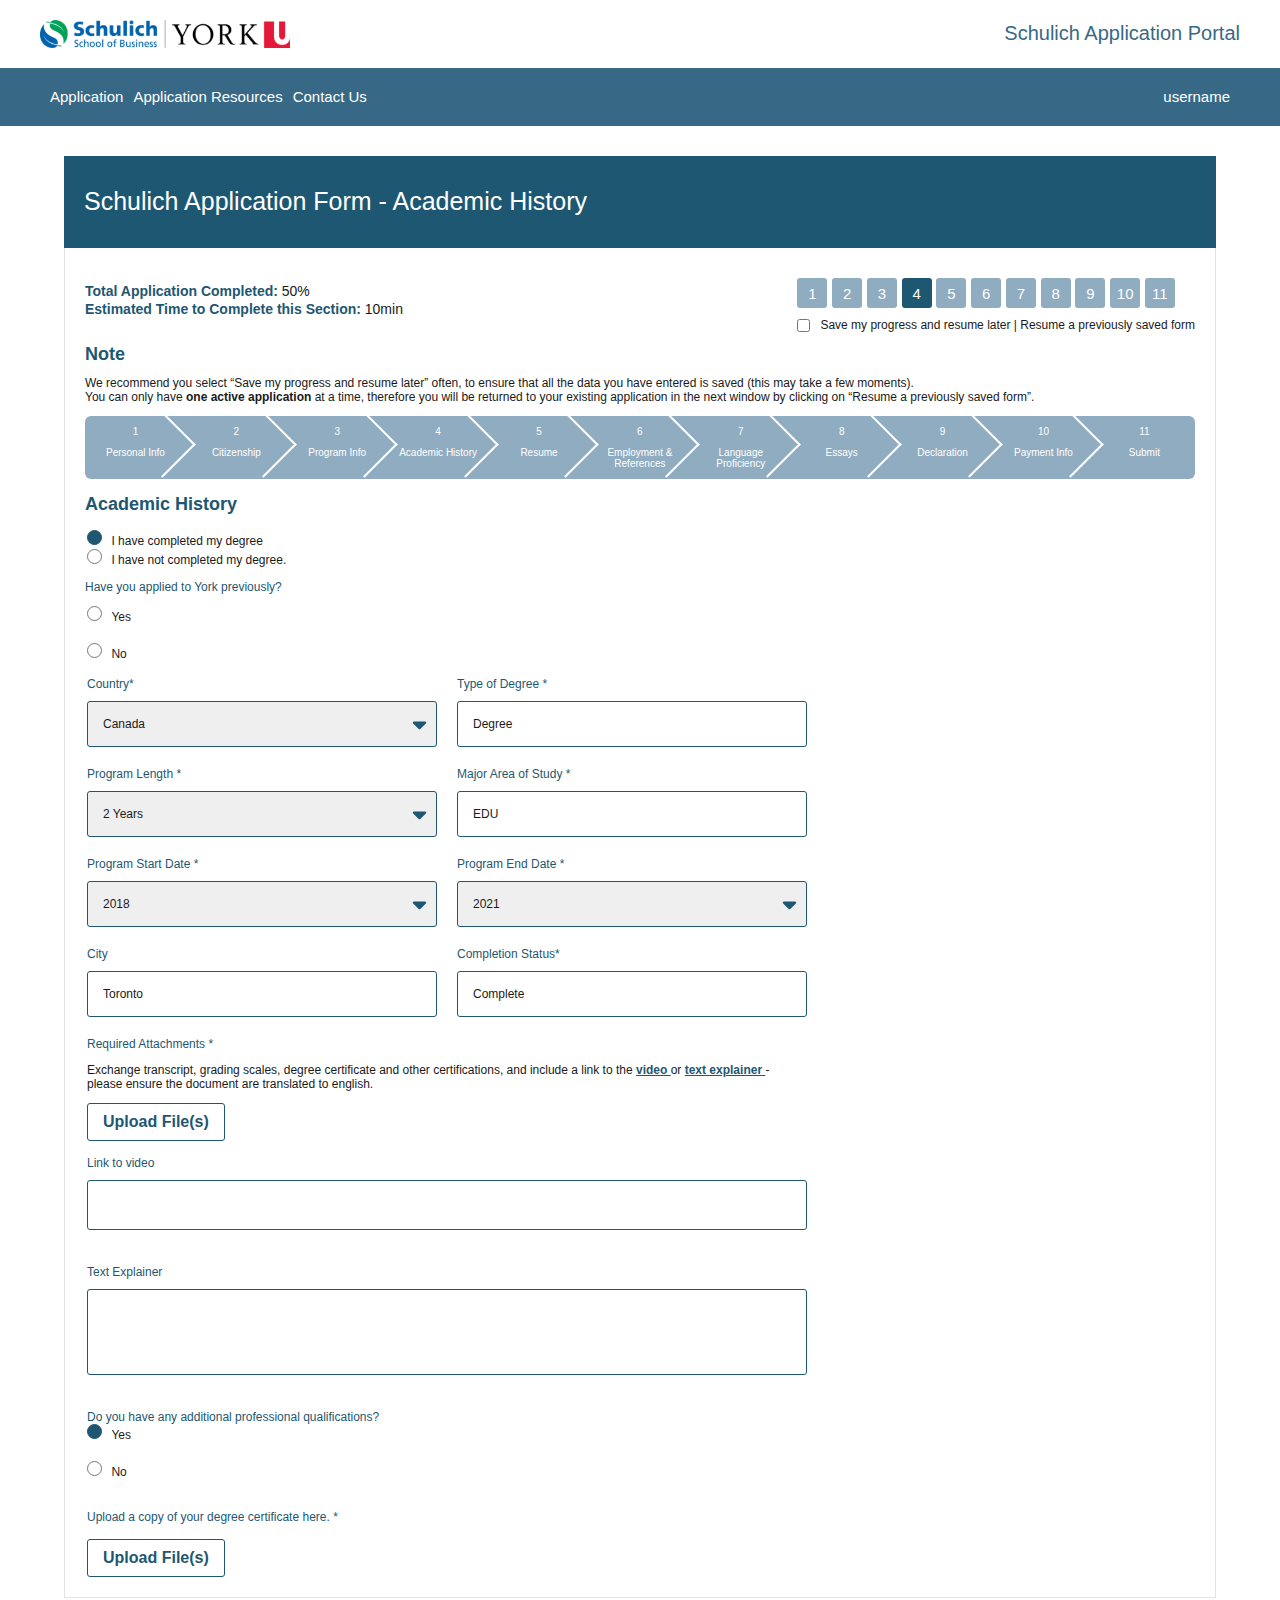
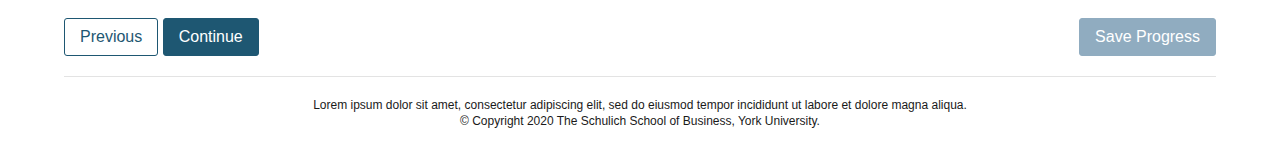
==== index.html @ a9fd0bde "Add files via upload" ====
<!DOCTYPE html>
<html lang="en">

<head>
    <meta charset="UTF-8">
    <meta name="viewport" content="width=device-width, initial-scale=1.0">
    <title>York U</title>
    <!-- css -->
    <link rel="stylesheet" href="styles.css">
    <link rel="stylesheet" href="formStyle.css">
    <!-- fontAwesome -->
    <link rel="stylesheet" href="https://use.fontawesome.com/releases/v5.15.1/css/all.css"
        integrity="sha384-vp86vTRFVJgpjF9jiIGPEEqYqlDwgyBgEF109VFjmqGmIY/Y4HV4d3Gp2irVfcrp" crossorigin="anonymous">

</head>

<body>
    <!-- header -->
    <header>
        <div class="container flex-row-spaceBetween">
            <div class="logo">
                <img src="/assets/SchulichYork_Digital_Horiz_FINAL.png" alt="Schulich York">
            </div>
            <div class="pageTitle">Schulich Application Portal</div>
        </div>
        <!-- nav -->
        <nav >
            <div class="container flex-row-spaceBetween">
                <ul>
                    <li><a href="#"><i class="fas fa-home"></i></a></li>
                    <li><a href="#">Application</a></li>
                    <li><a href="#">Application Resources</a></li>
                    <li><a href="#">Contact Us</a></li>
                </ul>
                <a href="#">username <i class="fas fa-sort-down"></i></a>
            </div>
        </nav>
    </header>
    <!-- form Content -->
    <section class="wrapper">
        <!-- form title / current page name -->
        <div class="formHeader">
            <h1>Schulich Application Form - Academic History</h1>
        </div>
        <div class="formContainer">
            <!-- form info -->
            <div class="formInfo">
                <div class="flex-row-spaceBetween">
                    <div class="status">
                        <p>Total Application Completed: <span>50%</span></p>
                        <p>Estimated Time to Complete this Section: <span>10min</span></p>
                    </div>
                    <div class="formMainNav">
                        <nav class="mainNav">
                            <ul class="flex-row-spaceBetween">
                                <li><a href="#">1</a></li>
                                <li><a href="#">2</a></li>
                                <li><a href="#">3</a></li>
                                <li class="active" ><a href="#">4</a></li>
                                <li><a href="#">5</a></li>
                                <li><a href="#">6</a></li>
                                <li><a href="#">7</a></li>
                                <li><a href="#">8</a></li>
                                <li><a href="#">9</a></li>
                                <li><a href="#">10</a></li>
                                <li><a href="#">11</a></li>
                            </ul>
                        </nav>
                        <div class="savProgContainer">
                            <input type="checkbox" name="saveProgress" id="saveProgress">
                            <label for="saveProgress" class="text">Save my progress and resume later | Resume a previously saved form</label>
                        </div>
                    </div>
                </div>
                <div class="note text">
                    <h2>Note</h2>
                    <p>We recommend you select “Save my progress and resume later” often, to ensure that all the data you
                        have entered is saved
                        (this may take a few moments).<br>
                        You can only have <a href="#">one active application</a> at a time, therefore you will be returned
                        to your existing application in the
                        next window by clicking on “Resume a previously saved form”.</p>
                </div>
                <div class="formSubNav">
                    <ul class="subNav">
                        <li class="subNavItem">
                            <p>1</p>
                            <p>Personal Info</p>
                        </li>
                        <li class="subNavItem">
                            <p>2</p>
                            <p>Citizenship</p>
                        </li>
                        <li class="subNavItem">
                            <p>3</p>
                            <p>Program Info</p>
                        </li>
                        <li class="subNavItem">
                            <p>4</p>
                            <p>Academic History</p>
                        </li>
                        <li class="subNavItem">
                            <p>5</p>
                            <p>Resume</p>
                        </li>
                        <li class="subNavItem">
                            <p>6</p>
                            <p>Employment & References</p>
                        </li>
                        
                        <li class="subNavItem">
                            <p>7</p>
                            <p>Language Proficiency</p>
                        </li>
                        <li class="subNavItem">
                            <p>8</p>
                            <p>Essays</p>
                        </li>
                        <li class="subNavItem">
                            <p>9</p>
                            <p>Declaration</p>
                        </li>
                        <li class="subNavItem">
                            <p>10</p>
                            <p>Payment Info</p>
                        </li>
                        <li class="subNavItem subNavItemLastOf">
                            <p>11</p>
                            <p>Submit</p>
                        </li>
                    </ul>
                </div>
            </div>
            <main>
                <!-- form goes here -->
                <form action="submit">
                    <h2>Academic History</h2>
                    <!-- radioList -->
                    <fieldset class="radioFieldset">
                        <input type="radio" checked name="academicHistory" id="yesDegree">
                        <label for="yesDegree" class="text radioBTN">I have completed my degree</label><br>
                        <input type="radio" name="academicHistory" id="noDegree">
                        <label for="noDegree" class="text radioBTN">I have not completed my degree.</label>
                        <div id="noDegreeTrue" class="conditional">
                            <p class="text">If no, When do you expect to compete your program (YYYY,MM)?</p>
                            <input type="text" name="date" id="completDGdate" placeholder="2021 04">
                        </div>
                    </fieldset>
                    <p class="text fieldTitle">Have you applied to York previously?</p>
                    <!-- radioList -->
                    <fieldset class="radioFieldset">
                        <input type="radio" checked name="yorkStudent" id="yes">
                        <label for="yes" class="text radioBTN">Yes</label><br>
                        <div class="conditional" id="yesTrue" >
                            <p class="text">York Student ID# *</p>
                            <input type="text" name="studentNumb" id="studentNumb" placeholder="">
                        </div><br>
                        <input type="radio" name="yorkStudent" id="no">
                        <label for="no" class="text radioBTN">No</label>
                    </fieldset>
                    <!-- text fields -->
                    <fieldset class="col2 textSpace">
                        <div class="fieldRow">
                            <label class="text fieldTitle" for="">Country*</label>
                            <select required>
                                <option value="canada">Canada</option>
                            </select>
                            <div class="arrowDown">
                                <img src="/assets/down.svg" alt="">
                            </div>
                        </div>
                        <div class="fieldRow">
                            <label class="text fieldTitle" for="">Type of Degree *</label>
                            <input required type="text" placeholder="Degree">
                        </div>
                    </fieldset>
                    <!-- text fields -->
                    <fieldset class="col2">
                        <div class="fieldRow">
                            <label class="text fieldTitle" for="">Program Length *</label>
                            <select required>
                                <option value="2y">2 Years</option>
                            </select>
                            <div class="arrowDown">
                                <img src="/assets/down.svg" alt="">
                            </div>
                        </div>
                        <div class="fieldRow">
                            <label class="text fieldTitle" for="">Major Area of Study *</label>
                            <input required type="text" placeholder="EDU">
                        </div>
                    </fieldset>
                    <!-- text fields -->
                    <fieldset class="col2">
                        <div class="fieldRow">
                            <label class="text fieldTitle" for="">Program Start Date *</label>
                            <select required>
                                <option value="2018">2018</option>
                            </select>
                            <div class="arrowDown">
                                <img src="/assets/down.svg" alt="">
                            </div>
                        </div>
                        <div class="fieldRow">
                            <label class="text fieldTitle" for="">Program End Date *</label>
                            <select required>
                                <option value="2021">2021</option>
                            </select>
                            <div class="arrowDown">
                                <img src="/assets/down.svg" alt="">
                            </div>
                        </div>
                    </fieldset>
                    <!-- text fields -->
                    <fieldset class="col2">
                        <div class="fieldRow">
                            <label class="text fieldTitle" for="">City</label>
                            <input type="text" placeholder="Toronto">
                        </div>
                        <div class="fieldRow">
                            <label class="text fieldTitle" for="">Completion Status*</label>
                            <input required type="text" placeholder="Complete">
                        </div>
                    </fieldset>
                
                    <!-- upload section -->
                    <fieldset class="col2">
                        <p class="text fieldText">Required Attachments *</p>
                        <p class="text">
                            Exchange transcript, grading scales, degree certificate and other certifications,
                            and include a link to the <a class="fieldTextLink" href="">
                                video
                                <span class="info-popUp">
                                    <span class="popUp-arrow"></span>
                                    <span class="popUp">
                
                                        Ut enim ad minim veniam, quis nostrud
                                        exercitation ullamco laboris nisi ut ex ea commodo consequat
                
                                    </span>
                                </span>
                            </a> or <a class="fieldTextLink" href="">text explainer
                                <span class="info-popUp">
                                    <span class="popUp-arrow"></span>
                                    <span class="popUp">
                
                                        Ut enim ad minim veniam, quis nostrud
                                        exercitation ullamco laboris nisi ut ex ea commodo consequat
                
                                    </span>
                                </span>
                            </a> - please ensure the document are translated to english.</p>
                        <button class="btn btnStyle1 upload"><i class="fas fa-file"></i> Upload File(s)</button>
                    </fieldset>
                    <fieldset>
                        <p class="text fieldText textSpace">Link to video</p>
                        <textarea name="" id="videoLink" rows="1"></textarea>
                        <p class="text fieldText textSpace">Text Explainer</p>
                        <textarea name="" id="textExplaner" rows="3"></textarea>
                    </fieldset>
                    <!-- radioList -->
                    <fieldset class="radioFieldset">
                        <p class="text fieldText textSpace">
                            Do you have any additional professional qualifications?
                        </p>
                        <input type="radio" checked name="yorkStudent" id="yesq">
                        <label for="yesq" class="text radioBTN">Yes</label><br>
                        <div class="conditional"id="yesTrueq" >
                            <input type="text" name="qualifications" id="qualifications" placeholder="Please list additional professional qualifications…">
                        </div><br>
                        <input type="radio" name="yorkStudent" id="noq">
                        <label for="noq" class="text radioBTN">No</label>
                    </fieldset>
                    <!-- upload section -->
                    <fieldset class="col2">
                        <div class="textSpace">
                            <p class="text fieldText textSpace">Upload a copy of your degree certificate here. *</p>
                            <button class="btn btnStyle1 textSpace upload"><i class="fas fa-file"></i> Upload File(s)</button>
                        </div>
                    </fieldset>
                
                </form>
            </main>
        </div>
        <!-- footer -->
        <footer>
            <div class="footerNav flex-row-spaceBetween">
                <div class="prevNext">
                    <button class="btn btnStyle1"><i class="fas fa-angle-left"></i> Previous</button>
                    <button class="btn btnStyle2">Continue <i class="fas fa-angle-right"></i></button>
                </div>
                <div class="saveBtn">
                    <button class="btn btnStyle3">Save Progress</button>
                </div>
            </div>
           
            <div class="copyRight">
                <p class="text">Lorem ipsum dolor sit amet, consectetur adipiscing elit, sed do eiusmod tempor incididunt ut labore et dolore magna
                aliqua.</p>
                <p class="text">© Copyright 2020 The Schulich School of Business, York University.</p>
            </div>

        </footer>
    </section>
    <script>

        const condition1no = document.getElementById('noDegree');
         const condition1yes = document.getElementById('yesDegree');
         condition1yes.addEventListener('click', function () {
                if (this.checked === true) {
                    console.log('hi')
                    const condition1 = document.getElementById('noDegreeTrue')
                    condition1.style.display = "none"
                }
            })

        condition1no.addEventListener('click', function(){
             if (this.checked === true) {
                console.log('hi')
                const condition1 = document.getElementById('noDegreeTrue')
                condition1.style.display =" block"
            }
        })

         const condition2no = document.getElementById('no');
         const condition2yes = document.getElementById('yes');

            condition2yes.addEventListener('click', function () {
                if (this.checked === true) {
                    console.log('hi')
                    const condition2 = document.getElementById('yesTrue')
                    condition2.style.display = "block"
                }
            })

            condition2no.addEventListener('click', function () {
                if (this.checked === true) {
                    console.log('hi')
                    const condition2 = document.getElementById('yesTrue')
                    condition2.style.display = "none"
                }
            })

             const condition3no = document.getElementById('noq');
                const condition3yes = document.getElementById('yesq');

                condition3yes.addEventListener('click', function () {
                    if (this.checked === true) {
                        console.log('hi')
                        const condition3 = document.getElementById('yesTrueq')
                        condition3.style.display = "block"
                    }
                })

                condition3no.addEventListener('click', function () {
                    if (this.checked === true) {
                        console.log('hi')
                        const condition3 = document.getElementById('yesTrueq')
                        condition3.style.display = "none"
                    }
                })
       
    </script>
</body>

</html>
---- styles.css ----
article,aside,details,figcaption,figure,footer,header,hgroup,nav,section,summary{display:block;}audio,canvas,video{display:inline-block;}audio:not([controls]){display:none;height:0;}[hidden]{display:none;}html{font-family:sans-serif;-webkit-text-size-adjust:100%;-ms-text-size-adjust:100%;}a:focus{outline:thin dotted;}a:active,a:hover{outline:0;}h1{font-size:2em;}abbr[title]{border-bottom:1px dotted;}b,strong{font-weight:700;}dfn{font-style:italic;}mark{background:#ff0;color:#000;}code,kbd,pre,samp{font-family:monospace, serif;font-size:1em;}pre{white-space:pre-wrap;word-wrap:break-word;}q{quotes:\201C \201D \2018 \2019;}small{font-size:80%;}sub,sup{font-size:75%;line-height:0;position:relative;vertical-align:baseline;}sup{top:-.5em;}sub{bottom:-.25em;}img{border:0;}svg:not(:root){overflow:hidden;}fieldset{border:1px solid silver;margin:0 2px;padding:.35em .625em .75em;}button,input,select,textarea{font-family:inherit;font-size:100%;margin:0;}button,input{line-height:normal;}button,html input[type=button],/* 1 */input[type=reset],input[type=submit]{-webkit-appearance:button;cursor:pointer;}button[disabled],input[disabled]{cursor:default;}input[type=checkbox],input[type=radio]{box-sizing:border-box;padding:0;}input[type=search]{-webkit-appearance:textfield;-moz-box-sizing:content-box;-webkit-box-sizing:content-box;box-sizing:content-box;}input[type=search]::-webkit-search-cancel-button,input[type=search]::-webkit-search-decoration{-webkit-appearance:none;}textarea{overflow:auto;vertical-align:top;}table{border-collapse:collapse;border-spacing:0;}body,figure{margin:0;}legend,button::-moz-focus-inner,input::-moz-focus-inner{border:0;padding:0;}

* { -moz-box-sizing: border-box; -webkit-box-sizing: border-box; box-sizing: border-box; font-family: 'Lucida Grande','Lucida Sans', 'Lucida Sans Regular', 'Lucida Sans Unicode', Geneva, Verdana, sans-serif;}

a{
    text-decoration: none;
}
li{
    list-style: none;
}
img{
    display: block;
    width: 100%;
}
ul{
    margin: 0px;
    padding: 0px;
    display: flex;
    flex-direction: row;
}

body{
    min-width: 1100px;
}


.flex-row-spaceBetween{
    display: flex;
    flex-direction: row;
    justify-content: space-between;
    align-items: center;
    flex-wrap: wrap;
}

/* wrappers */
.container{
    width: 95%; 
    margin: 0 auto;
    max-width: 1200px;
}

.wrapper{
    width: 90%; 
    margin: 0 auto;
    max-width: 1200px;
}
/* colors */
:root{
    --darkBlue: #1E5772;
    --midBlue: #376986;
    --lightBlue: #90ACC0;
    --textColDark: #1A1A1A;
    --textColLight: #ffffff;
    --headerTextCol: #1E5772;
    --borderCol: #E3E3E3;
}

.btn{
    padding: 9px 15px;
    border-radius: 3px;
    display: inline-block; 
    transition: all 0.3s ease;
}

.btn:hover{
    opacity: 0.5;
}
.btnStyle1{
    background: none;
    border: 1px solid var(--darkBlue);
    color: var(--darkBlue);
}

.btnStyle2{
    background: var(--darkBlue);
    border: 1px solid var(--darkBlue);
    color: var(--textColLight);
}

.btnStyle3{
    background: var(--lightBlue);
    border: 1px solid var(--lightBlue);
    color: var(--textColLight);
}


/* header */
header{
    display: flex;
    flex-direction: column;
}
header nav{
    background: var(--midBlue);
}

nav a{
    color: var(--textColLight);
    font-weight: 100;
    margin-right: 10px;
    font-size: 15px;
}

.container{
    padding:20px 0px;
}

.logo{
    width: 250px;
}

.pageTitle{
    color: var(--midBlue);
    font-size: 20px;
    font-weight: 200;
}

.savProgContainer input{
    margin: 0px;
}
/* form area */
.formContainer{
    border: 1px solid var(--borderCol);
    border-top: none;
    padding: 20px;
    margin-bottom: 20px;
}
.formHeader{
    margin-top: 30px;
    background-color: var( --darkBlue);
    padding: 15px 20px;
}

h1{
    color: var(--textColLight);
    font-size: 25px;
    font-weight: 500;
}


/* form info */
h2{
    color: var(--darkBlue);
    font-size: 18px;
    font-weight: 700;
}
.text, ::placeholder, input, option, select{
    color: var(--textColDark);
    font-weight: 100;
    font-size: 12px;
    line-height: 14px;
}

.text a{
     color: var(--textColDark);
    font-weight: 700;
}

.status p{
    color: var(--darkBlue);
    font-weight: 700;
    font-size: 14px;
    line-height: 18px;
    margin: 0px;
}
.status p span{
    color: var(--textColDark);
    font-weight: 100;
    font-size: 14px;
}
/* main nav */
.mainNav ul li{
    background-color: var(--lightBlue);
    padding: 5px;
    border-radius: 3px;
    display: flex;
    flex-direction: column;
    justify-content: center;
    align-items: center;
    width: 30px;
    height: 30px;
}
.mainNav ul li a{
    margin-right: 0px;
}
.mainNav ul{
    padding:10px 20px 10px 0px;
}

.savProgContainer{
    display: flex;
    flex-direction: row;
    align-items: center;
}

.savProgContainer label{
    margin-left: 10px;
}

/* sub nav */
.subNav{
    display: flex;
    border-radius: 6px;
    overflow: hidden;
}
.subNavItem{
    padding: 0px 10px;
    background-color: var(--lightBlue);
    color: var(--textColLight);
    font-size: 10px;
    width: 9.09%;
    text-align: center;
    position: relative;
}

.subNavItemLastOf::after{
    display: none;
}


.subNavItem::after{
    content: '';
    width: 45px;
    height: 45px;
    border: 2px solid #fff;
    border-bottom: none;
    border-left: none;
    position: absolute;
    top: 5px;
    bottom: 0px;
    right: 0px;
    z-index: 99;
    transform: rotate(45deg);
}


/* footer */
.footerNav{
    padding-bottom: 20px;
    border-bottom:1px solid  var(--borderCol);
    margin-bottom: 20px;
}
.copyRight{
    text-align: center;
    margin-bottom: 20px;
}

.copyRight .text{
    margin: 0px;
    line-height: 16px;
}

.mainNav ul li.active{
    background: var(--darkBlue);
}

.mainNav ul li:hover{
    background: var(--darkBlue);
}
---- formStyle.css ----
:root{
    --darkBlue: #1E5772;
    --midBlue: #376986;
    --lightBlue: #90ACC0;
    --textColDark: #1A1A1A;
    --textColLight: #ffffff;
    --headerTextCol: #1E5772;
    --borderCol: #E3E3E3;
}

/* input */
input, select, textarea{
    border: 1px solid var(--darkBlue);
    border-radius: 3px;
    padding:15px;
    margin-bottom: 20px;
    resize: none;

}
textarea{
    width: 100%;
    margin: 10px 0px 20px 0px
}

fieldset{
    border: 0px;
    padding: 0px;
    max-width: 720px;
}

.fieldText{
    color: var(--darkBlue);
    margin: 0px;;
}

.textSpace{
    margin-top: 15px;
}

fieldset .text a{
    color: var(--darkBlue);
    text-decoration: underline;
    position: relative;
}

.conditional{
    display: none;
    margin-left: 20px;
} 


/* radio */
input[type="radio"]{
    width: 15px;
    height: 15px;
    border: 1px solid var(--darkBlue);
    margin-right: 5px;
    margin-bottom: 0px;
}

input[type="radio" i]:checked{
    width: 15px;
    height: 15px;
    border: 1px solid var(--darkBlue);
    background-color: var(--darkBlue);
    appearance: none;
    border-radius: 100%;
}

.fieldTitle{
    color: var(--darkBlue);
}


/* 2col */
.col2{
    display: flex;
    flex-direction: row;
    flex-wrap: wrap;
}

.fieldRow{
    display: flex;
    flex-direction: column;
    position: relative;
}

.fieldRow:first-child{
    margin-right: 20px;
}

input[type="text"], select{
    margin-top: 10px;
    width: 100%;
    min-width: 350px;
    max-width: 350px;
}

select{
    appearance: none;
    position: relative;
}

.arrowDown{
    position: absolute;
    bottom: 35px;
    right:10px;
    width: 15px;
}

/* upload */
.upload{
    font-weight: 700;
    font-size: 16px;
}
/* pop up */
.info-popUp{
    display: none;
    position: absolute;
}

a:hover > .info-popUp{
    display: flex;
    top: 100%;
    right: 0;
}

.popUp{
    position: absolute;
    background: var(--darkBlue);
    width: 300px;
    padding: 10px;
    color: var(--textColLight);
    font-weight: 100;
    top: 100%;
    right: 0px;
    z-index: 9999;
    margin-top: 10px
}
.popUp-arrow{
    content: '';
    width: 20px;
    height: 20px;
    z-index: 9;
    transform: rotate(45deg);
    top: 100%;
    right: 5px;
    margin-top: 5px;
    position: absolute;
    background: var(--darkBlue);
}
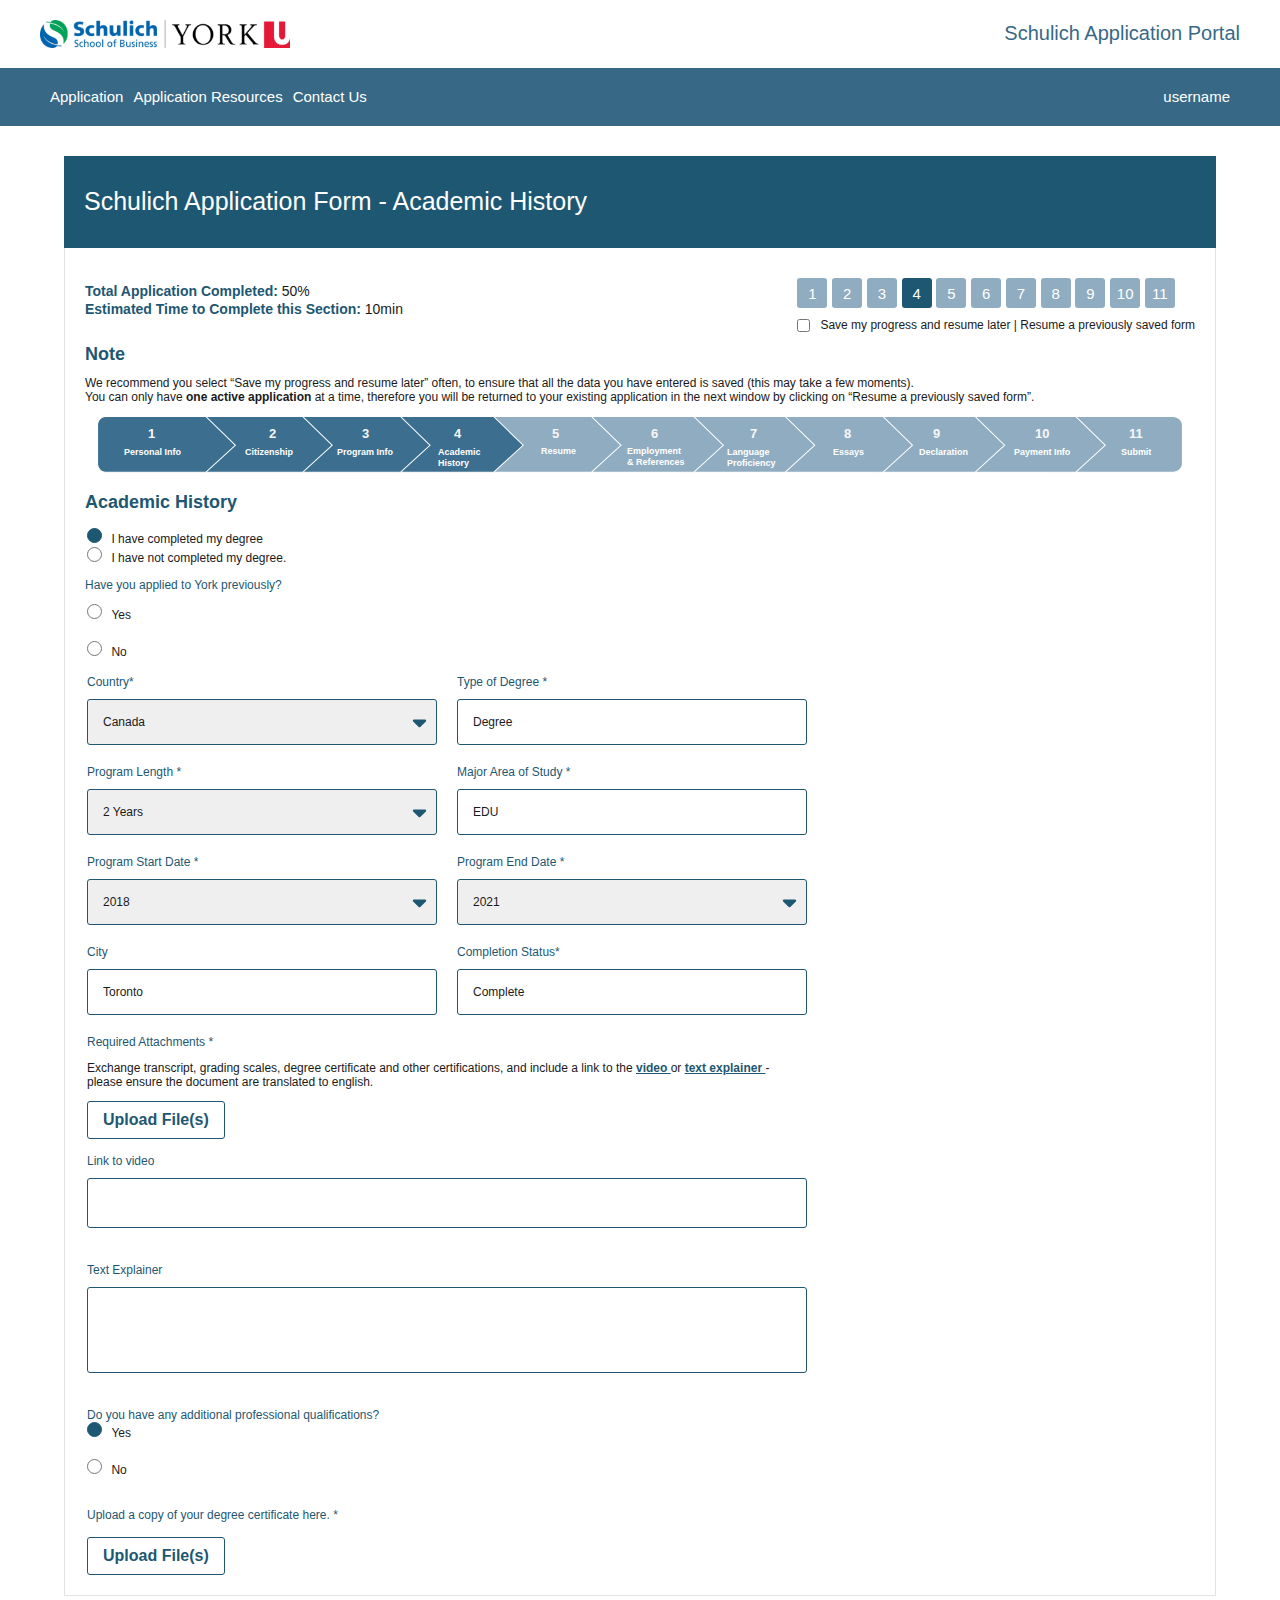
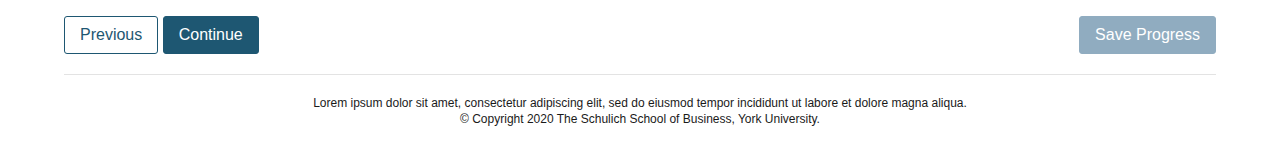
==== commit 54c34d8b: "Update index.html" ====
--- a/index.html
+++ b/index.html
@@ -19,7 +19,7 @@
     <header>
         <div class="container flex-row-spaceBetween">
             <div class="logo">
-                <img src="/assets/SchulichYork_Digital_Horiz_FINAL.png" alt="Schulich York">
+                <img src="assets/SchulichYork_Digital_Horiz_FINAL.png" alt="Schulich York">
             </div>
             <div class="pageTitle">Schulich Application Portal</div>
         </div>
@@ -81,7 +81,7 @@
                         to your existing application in the
                         next window by clicking on “Resume a previously saved form”.</p>
                 </div>
-                <div class="formSubNav">
+                <!-- <div class="formSubNav">
                     <ul class="subNav">
                         <li class="subNavItem">
                             <p>1</p>
@@ -129,6 +129,195 @@
                             <p>Submit</p>
                         </li>
                     </ul>
+                </div> -->
+                <div class="navBar">
+                    <svg xmlns="http://www.w3.org/2000/svg" width="1086" height="56.791" viewBox="0 0 1086 56.791">
+                        <g id="Group_109" data-name="Group 109" transform="translate(-97 -556)">
+                            <g id="Path_49" data-name="Path 49" transform="translate(1183 612.791) rotate(180)" fill="#90acc0">
+                                <path
+                                    d="M 130.3686981201172 56.29050064086914 L 9.889253616333008 56.29050064086914 C 4.712003231048584 56.29050064086914 0.5000033378601074 52.40575408935547 0.5000033378601074 47.63075256347656 L 0.5000033378601074 9.159751892089844 C 0.5000033378601074 4.38475227355957 4.712003231048584 0.5000022053718567 9.889253616333008 0.5000022053718567 L 130.36083984375 0.5000022053718567 L 165.7593688964844 29.19977188110352 L 130.3686981201172 56.29050064086914 Z"
+                                    stroke="none" />
+                                <path
+                                    d="M 9.889266967773438 0.9999923706054688 C 4.987701416015625 0.9999923706054688 1 4.660446166992188 1 9.159751892089844 L 1 47.63075256347656 C 1 52.13005828857422 4.987701416015625 55.79051208496094 9.889266967773438 55.79051208496094 L 130.1992797851562 55.79051208496094 L 164.9515228271484 29.18849563598633 L 130.1836242675781 0.9999923706054688 L 9.889266967773438 0.9999923706054688 M 9.889266967773438 -7.62939453125e-06 L 130.5380859375 -7.62939453125e-06 L 166.5672149658203 29.21105575561523 L 130.5380859375 56.79051208496094 L 9.889266967773438 56.79051208496094 C 4.427566528320312 56.79051208496094 0 52.68953323364258 0 47.63075256347656 L 0 9.159751892089844 C 0 4.100971221923828 4.427566528320312 -7.62939453125e-06 9.889266967773438 -7.62939453125e-06 Z"
+                                    stroke="none" fill="#fff" />
+                            </g>
+                            <g id="Path_61" data-name="Path 61" transform="translate(967.048 556)" fill="#90acc0">
+                                <path
+                                    d="M 108.7588958740234 56.29050827026367 L 8.254049301147461 56.29050827026367 C 3.978448867797852 56.29050827026367 0.4999943375587463 52.40576171875 0.4999943375587463 47.63074493408203 L 0.4999943375587463 9.159761428833008 C 0.4999943375587463 4.384743213653564 3.978448867797852 0.4999976754188538 8.254049301147461 0.4999976754188538 L 108.7505798339844 0.4999976754188538 L 138.2967681884766 29.20061111450195 L 108.7588958740234 56.29050827026367 Z"
+                                    stroke="none" />
+                                <path
+                                    d="M 8.254043579101562 0.9999961853027344 C 4.254150390625 0.9999961853027344 1 4.660453796386719 1 9.159759521484375 L 1 47.63074493408203 C 1 52.13005065917969 4.254150390625 55.79050827026367 8.254043579101562 55.79050827026367 L 108.564323425293 55.79050827026367 L 137.5684204101562 29.19015312194824 L 108.547721862793 0.9999961853027344 L 8.254043579101562 0.9999961853027344 M 8.254043579101562 -3.814697265625e-06 L 108.9534454345703 -3.814697265625e-06 L 139.0251159667969 29.21105194091797 L 108.9534454345703 56.79050827026367 L 8.254043579101562 56.79050827026367 C 3.695465087890625 56.79050827026367 0 52.68954467773438 0 47.63074493408203 L 0 9.159759521484375 C 0 4.100959777832031 3.695465087890625 -3.814697265625e-06 8.254043579101562 -3.814697265625e-06 Z"
+                                    stroke="none" fill="#fff" />
+                            </g>
+                            <g id="Path_60" data-name="Path 60" transform="translate(866.377 556)" fill="#90acc0">
+                                <path
+                                    d="M 108.7588958740234 56.29050827026367 L 8.254049301147461 56.29050827026367 C 3.978448867797852 56.29050827026367 0.4999943375587463 52.40576171875 0.4999943375587463 47.63074493408203 L 0.4999943375587463 9.159761428833008 C 0.4999943375587463 4.384743213653564 3.978448867797852 0.4999976754188538 8.254049301147461 0.4999976754188538 L 108.7505798339844 0.4999976754188538 L 138.2967681884766 29.20061111450195 L 108.7588958740234 56.29050827026367 Z"
+                                    stroke="none" />
+                                <path
+                                    d="M 8.254043579101562 0.9999961853027344 C 4.254150390625 0.9999961853027344 1 4.660453796386719 1 9.159759521484375 L 1 47.63074493408203 C 1 52.13005065917969 4.254150390625 55.79050827026367 8.254043579101562 55.79050827026367 L 108.564323425293 55.79050827026367 L 137.5684204101562 29.19015312194824 L 108.547721862793 0.9999961853027344 L 8.254043579101562 0.9999961853027344 M 8.254043579101562 -3.814697265625e-06 L 108.9534454345703 -3.814697265625e-06 L 139.0251159667969 29.21105194091797 L 108.9534454345703 56.79050827026367 L 8.254043579101562 56.79050827026367 C 3.695465087890625 56.79050827026367 0 52.68954467773438 0 47.63074493408203 L 0 9.159759521484375 C 0 4.100959777832031 3.695465087890625 -3.814697265625e-06 8.254043579101562 -3.814697265625e-06 Z"
+                                    stroke="none" fill="#fff" />
+                            </g>
+                            <g id="Path_50" data-name="Path 50" transform="translate(774.254 556)" fill="#90acc0">
+                                <path
+                                    d="M 108.7588958740234 56.29050827026367 L 8.254049301147461 56.29050827026367 C 3.978448867797852 56.29050827026367 0.4999943375587463 52.40576171875 0.4999943375587463 47.63074493408203 L 0.4999943375587463 9.159761428833008 C 0.4999943375587463 4.384743213653564 3.978448867797852 0.4999976754188538 8.254049301147461 0.4999976754188538 L 108.7505798339844 0.4999976754188538 L 138.2967681884766 29.20061111450195 L 108.7588958740234 56.29050827026367 Z"
+                                    stroke="none" />
+                                <path
+                                    d="M 8.254043579101562 0.9999961853027344 C 4.254150390625 0.9999961853027344 1 4.660453796386719 1 9.159759521484375 L 1 47.63074493408203 C 1 52.13005065917969 4.254150390625 55.79050827026367 8.254043579101562 55.79050827026367 L 108.564323425293 55.79050827026367 L 137.5684204101562 29.19015312194824 L 108.547721862793 0.9999961853027344 L 8.254043579101562 0.9999961853027344 M 8.254043579101562 -3.814697265625e-06 L 108.9534454345703 -3.814697265625e-06 L 139.0251159667969 29.21105194091797 L 108.9534454345703 56.79050827026367 L 8.254043579101562 56.79050827026367 C 3.695465087890625 56.79050827026367 0 52.68954467773438 0 47.63074493408203 L 0 9.159759521484375 C 0 4.100959777832031 3.695465087890625 -3.814697265625e-06 8.254043579101562 -3.814697265625e-06 Z"
+                                    stroke="none" fill="#fff" />
+                            </g>
+                            <g id="Path_51" data-name="Path 51" transform="translate(676.433 556)" fill="#90acc0">
+                                <path
+                                    d="M 108.7588958740234 56.29050827026367 L 8.254049301147461 56.29050827026367 C 3.978448867797852 56.29050827026367 0.4999943375587463 52.40576171875 0.4999943375587463 47.63074493408203 L 0.4999943375587463 9.159761428833008 C 0.4999943375587463 4.384743213653564 3.978448867797852 0.4999976754188538 8.254049301147461 0.4999976754188538 L 108.7505798339844 0.4999976754188538 L 138.2967681884766 29.20061111450195 L 108.7588958740234 56.29050827026367 Z"
+                                    stroke="none" />
+                                <path
+                                    d="M 8.254043579101562 0.9999961853027344 C 4.254150390625 0.9999961853027344 1 4.660453796386719 1 9.159759521484375 L 1 47.63074493408203 C 1 52.13005065917969 4.254150390625 55.79050827026367 8.254043579101562 55.79050827026367 L 108.564323425293 55.79050827026367 L 137.5684204101562 29.19015312194824 L 108.547721862793 0.9999961853027344 L 8.254043579101562 0.9999961853027344 M 8.254043579101562 -3.814697265625e-06 L 108.9534454345703 -3.814697265625e-06 L 139.0251159667969 29.21105194091797 L 108.9534454345703 56.79050827026367 L 8.254043579101562 56.79050827026367 C 3.695465087890625 56.79050827026367 0 52.68954467773438 0 47.63074493408203 L 0 9.159759521484375 C 0 4.100959777832031 3.695465087890625 -3.814697265625e-06 8.254043579101562 -3.814697265625e-06 Z"
+                                    stroke="none" fill="#fff" />
+                            </g>
+                            <g id="Path_52" data-name="Path 52" transform="translate(585.028 556)" fill="#90acc0">
+                                <path
+                                    d="M 108.7588958740234 56.29050827026367 L 8.254049301147461 56.29050827026367 C 3.978448867797852 56.29050827026367 0.4999943375587463 52.40576171875 0.4999943375587463 47.63074493408203 L 0.4999943375587463 9.159761428833008 C 0.4999943375587463 4.384743213653564 3.978448867797852 0.4999976754188538 8.254049301147461 0.4999976754188538 L 108.7505798339844 0.4999976754188538 L 138.2967681884766 29.20061111450195 L 108.7588958740234 56.29050827026367 Z"
+                                    stroke="none" />
+                                <path
+                                    d="M 8.254043579101562 0.9999961853027344 C 4.254150390625 0.9999961853027344 1 4.660453796386719 1 9.159759521484375 L 1 47.63074493408203 C 1 52.13005065917969 4.254150390625 55.79050827026367 8.254043579101562 55.79050827026367 L 108.564323425293 55.79050827026367 L 137.5684204101562 29.19015312194824 L 108.547721862793 0.9999961853027344 L 8.254043579101562 0.9999961853027344 M 8.254043579101562 -3.814697265625e-06 L 108.9534454345703 -3.814697265625e-06 L 139.0251159667969 29.21105194091797 L 108.9534454345703 56.79050827026367 L 8.254043579101562 56.79050827026367 C 3.695465087890625 56.79050827026367 0 52.68954467773438 0 47.63074493408203 L 0 9.159759521484375 C 0 4.100959777832031 3.695465087890625 -3.814697265625e-06 8.254043579101562 -3.814697265625e-06 Z"
+                                    stroke="none" fill="#fff" />
+                            </g>
+                            <g id="Path_53" data-name="Path 53" transform="translate(482.69 556)" fill="#90acc0">
+                                <path
+                                    d="M 108.7588958740234 56.29050827026367 L 8.254049301147461 56.29050827026367 C 3.978448867797852 56.29050827026367 0.4999943375587463 52.40576171875 0.4999943375587463 47.63074493408203 L 0.4999943375587463 9.159761428833008 C 0.4999943375587463 4.384743213653564 3.978448867797852 0.4999976754188538 8.254049301147461 0.4999976754188538 L 108.7505798339844 0.4999976754188538 L 138.2967681884766 29.20061111450195 L 108.7588958740234 56.29050827026367 Z"
+                                    stroke="none" />
+                                <path
+                                    d="M 8.254043579101562 0.9999961853027344 C 4.254150390625 0.9999961853027344 1 4.660453796386719 1 9.159759521484375 L 1 47.63074493408203 C 1 52.13005065917969 4.254150390625 55.79050827026367 8.254043579101562 55.79050827026367 L 108.564323425293 55.79050827026367 L 137.5684204101562 29.19015312194824 L 108.547721862793 0.9999961853027344 L 8.254043579101562 0.9999961853027344 M 8.254043579101562 -3.814697265625e-06 L 108.9534454345703 -3.814697265625e-06 L 139.0251159667969 29.21105194091797 L 108.9534454345703 56.79050827026367 L 8.254043579101562 56.79050827026367 C 3.695465087890625 56.79050827026367 0 52.68954467773438 0 47.63074493408203 L 0 9.159759521484375 C 0 4.100959777832031 3.695465087890625 -3.814697265625e-06 8.254043579101562 -3.814697265625e-06 Z"
+                                    stroke="none" fill="#fff" />
+                            </g>
+                            <g id="Path_48" data-name="Path 48" transform="translate(384.869 556)" fill="#3b6e8f">
+                                <path
+                                    d="M 108.7588958740234 56.29050827026367 L 8.254049301147461 56.29050827026367 C 3.978448867797852 56.29050827026367 0.4999943375587463 52.40576171875 0.4999943375587463 47.63074493408203 L 0.4999943375587463 9.159761428833008 C 0.4999943375587463 4.384743213653564 3.978448867797852 0.4999976754188538 8.254049301147461 0.4999976754188538 L 108.7505798339844 0.4999976754188538 L 138.2967681884766 29.20061111450195 L 108.7588958740234 56.29050827026367 Z"
+                                    stroke="none" />
+                                <path
+                                    d="M 8.254043579101562 0.9999961853027344 C 4.254150390625 0.9999961853027344 1 4.660453796386719 1 9.159759521484375 L 1 47.63074493408203 C 1 52.13005065917969 4.254150390625 55.79050827026367 8.254043579101562 55.79050827026367 L 108.564323425293 55.79050827026367 L 137.5684204101562 29.19015312194824 L 108.547721862793 0.9999961853027344 L 8.254043579101562 0.9999961853027344 M 8.254043579101562 -3.814697265625e-06 L 108.9534454345703 -3.814697265625e-06 L 139.0251159667969 29.21105194091797 L 108.9534454345703 56.79050827026367 L 8.254043579101562 56.79050827026367 C 3.695465087890625 56.79050827026367 0 52.68954467773438 0 47.63074493408203 L 0 9.159759521484375 C 0 4.100959777832031 3.695465087890625 -3.814697265625e-06 8.254043579101562 -3.814697265625e-06 Z"
+                                    stroke="none" fill="#fff" />
+                            </g>
+                            <g id="Path_46" data-name="Path 46" transform="translate(291.692 556)" fill="#3b6e8f">
+                                <path
+                                    d="M 108.7588958740234 56.29050827026367 L 8.254049301147461 56.29050827026367 C 3.978448867797852 56.29050827026367 0.4999943375587463 52.40576171875 0.4999943375587463 47.63074493408203 L 0.4999943375587463 9.159761428833008 C 0.4999943375587463 4.384743213653564 3.978448867797852 0.4999976754188538 8.254049301147461 0.4999976754188538 L 108.7505798339844 0.4999976754188538 L 138.2967681884766 29.20061111450195 L 108.7588958740234 56.29050827026367 Z"
+                                    stroke="none" />
+                                <path
+                                    d="M 8.254043579101562 0.9999961853027344 C 4.254150390625 0.9999961853027344 1 4.660453796386719 1 9.159759521484375 L 1 47.63074493408203 C 1 52.13005065917969 4.254150390625 55.79050827026367 8.254043579101562 55.79050827026367 L 108.564323425293 55.79050827026367 L 137.5684204101562 29.19015312194824 L 108.547721862793 0.9999961853027344 L 8.254043579101562 0.9999961853027344 M 8.254043579101562 -3.814697265625e-06 L 108.9534454345703 -3.814697265625e-06 L 139.0251159667969 29.21105194091797 L 108.9534454345703 56.79050827026367 L 8.254043579101562 56.79050827026367 C 3.695465087890625 56.79050827026367 0 52.68954467773438 0 47.63074493408203 L 0 9.159759521484375 C 0 4.100959777832031 3.695465087890625 -3.814697265625e-06 8.254043579101562 -3.814697265625e-06 Z"
+                                    stroke="none" fill="#fff" />
+                            </g>
+                            <g id="Path_45" data-name="Path 45" transform="translate(193.871 556)" fill="#3b6e8f">
+                                <path
+                                    d="M 108.7588958740234 56.29050827026367 L 8.254049301147461 56.29050827026367 C 3.978448867797852 56.29050827026367 0.4999943375587463 52.40576171875 0.4999943375587463 47.63074493408203 L 0.4999943375587463 9.159761428833008 C 0.4999943375587463 4.384743213653564 3.978448867797852 0.4999976754188538 8.254049301147461 0.4999976754188538 L 108.7505798339844 0.4999976754188538 L 138.2967681884766 29.20061111450195 L 108.7588958740234 56.29050827026367 Z"
+                                    stroke="none" />
+                                <path
+                                    d="M 8.254043579101562 0.9999961853027344 C 4.254150390625 0.9999961853027344 1 4.660453796386719 1 9.159759521484375 L 1 47.63074493408203 C 1 52.13005065917969 4.254150390625 55.79050827026367 8.254043579101562 55.79050827026367 L 108.564323425293 55.79050827026367 L 137.5684204101562 29.19015312194824 L 108.547721862793 0.9999961853027344 L 8.254043579101562 0.9999961853027344 M 8.254043579101562 -3.814697265625e-06 L 108.9534454345703 -3.814697265625e-06 L 139.0251159667969 29.21105194091797 L 108.9534454345703 56.79050827026367 L 8.254043579101562 56.79050827026367 C 3.695465087890625 56.79050827026367 0 52.68954467773438 0 47.63074493408203 L 0 9.159759521484375 C 0 4.100959777832031 3.695465087890625 -3.814697265625e-06 8.254043579101562 -3.814697265625e-06 Z"
+                                    stroke="none" fill="#fff" />
+                            </g>
+                            <g id="Path_44" data-name="Path 44" transform="translate(97 556)" fill="#3b6e8f">
+                                <path
+                                    d="M 108.7588958740234 56.29050827026367 L 8.254049301147461 56.29050827026367 C 3.978448867797852 56.29050827026367 0.4999943375587463 52.40576171875 0.4999943375587463 47.63074493408203 L 0.4999943375587463 9.159761428833008 C 0.4999943375587463 4.384743213653564 3.978448867797852 0.4999976754188538 8.254049301147461 0.4999976754188538 L 108.7505798339844 0.4999976754188538 L 138.2967681884766 29.20061111450195 L 108.7588958740234 56.29050827026367 Z"
+                                    stroke="none" />
+                                <path
+                                    d="M 8.254043579101562 0.9999961853027344 C 4.254150390625 0.9999961853027344 1 4.660453796386719 1 9.159759521484375 L 1 47.63074493408203 C 1 52.13005065917969 4.254150390625 55.79050827026367 8.254043579101562 55.79050827026367 L 108.564323425293 55.79050827026367 L 137.5684204101562 29.19015312194824 L 108.547721862793 0.9999961853027344 L 8.254043579101562 0.9999961853027344 M 8.254043579101562 -3.814697265625e-06 L 108.9534454345703 -3.814697265625e-06 L 139.0251159667969 29.21105194091797 L 108.9534454345703 56.79050827026367 L 8.254043579101562 56.79050827026367 C 3.695465087890625 56.79050827026367 0 52.68954467773438 0 47.63074493408203 L 0 9.159759521484375 C 0 4.100959777832031 3.695465087890625 -3.814697265625e-06 8.254043579101562 -3.814697265625e-06 Z"
+                                    stroke="none" fill="#fff" />
+                            </g>
+                            <text id="_1" data-name="1" transform="translate(148 578)" fill="#f7f7f7" font-size="13"
+                                font-family="LucidaGrande-Bold, Lucida Grande" font-weight="700">
+                                <tspan x="0" y="0">1</tspan>
+                            </text>
+                            <text id="_2" data-name="2" transform="translate(269 578)" fill="#f7f7f7" font-size="13"
+                                font-family="LucidaGrande-Bold, Lucida Grande" font-weight="700">
+                                <tspan x="0" y="0">2</tspan>
+                            </text>
+                            <text id="_3" data-name="3" transform="translate(362 578)" fill="#f7f7f7" font-size="13"
+                                font-family="LucidaGrande-Bold, Lucida Grande" font-weight="700">
+                                <tspan x="0" y="0">3</tspan>
+                            </text>
+                            <text id="_4" data-name="4" transform="translate(454 578)" fill="#f7f7f7" font-size="13"
+                                font-family="LucidaGrande-Bold, Lucida Grande" font-weight="700">
+                                <tspan x="0" y="0">4</tspan>
+                            </text>
+                            <text id="_5" data-name="5" transform="translate(552 578)" fill="#f7f7f7" font-size="13"
+                                font-family="LucidaGrande-Bold, Lucida Grande" font-weight="700">
+                                <tspan x="0" y="0">5</tspan>
+                            </text>
+                            <text id="_11" data-name="11" transform="translate(1129 578)" fill="#f7f7f7" font-size="13"
+                                font-family="LucidaGrande-Bold, Lucida Grande" font-weight="700">
+                                <tspan x="0" y="0">11</tspan>
+                            </text>
+                            <text id="_10" data-name="10" transform="translate(1035 578)" fill="#f7f7f7" font-size="13"
+                                font-family="LucidaGrande-Bold, Lucida Grande" font-weight="700">
+                                <tspan x="0" y="0">10</tspan>
+                            </text>
+                            <text id="_6" data-name="6" transform="translate(651 578)" fill="#f7f7f7" font-size="13"
+                                font-family="LucidaGrande-Bold, Lucida Grande" font-weight="700">
+                                <tspan x="0" y="0">6</tspan>
+                            </text>
+                            <text id="_9" data-name="9" transform="translate(933 578)" fill="#f7f7f7" font-size="13"
+                                font-family="LucidaGrande-Bold, Lucida Grande" font-weight="700">
+                                <tspan x="0" y="0">9</tspan>
+                            </text>
+                            <text id="_7" data-name="7" transform="translate(750 578)" fill="#f7f7f7" font-size="13"
+                                font-family="LucidaGrande-Bold, Lucida Grande" font-weight="700">
+                                <tspan x="0" y="0">7</tspan>
+                            </text>
+                            <text id="_8" data-name="8" transform="translate(844 578)" fill="#f7f7f7" font-size="13"
+                                font-family="LucidaGrande-Bold, Lucida Grande" font-weight="700">
+                                <tspan x="0" y="0">8</tspan>
+                            </text>
+                            <text id="Personal_Info" data-name="Personal Info" transform="translate(124 595)" fill="#fff" font-size="9"
+                                font-family="LucidaGrande-Bold, Lucida Grande" font-weight="700">
+                                <tspan x="0" y="0">Personal Info</tspan>
+                            </text>
+                            <text id="Academic_History" data-name="Academic 
+                    History" transform="translate(438 595)" fill="#fff" font-size="9" font-family="LucidaGrande-Bold, Lucida Grande"
+                                font-weight="700">
+                                <tspan x="0" y="0">Academic </tspan>
+                                <tspan x="0" y="11">History</tspan>
+                            </text>
+                            <text id="Resume" transform="translate(541 594)" fill="#fff" font-size="9"
+                                font-family="LucidaGrande-Bold, Lucida Grande" font-weight="700">
+                                <tspan x="0" y="0">Resume</tspan>
+                            </text>
+                            <text id="Employment_References" data-name="Employment 
+                    &amp; References" transform="translate(627 594)" fill="#fff" font-size="9"
+                                font-family="LucidaGrande-Bold, Lucida Grande" font-weight="700">
+                                <tspan x="0" y="0">Employment </tspan>
+                                <tspan x="0" y="11">&amp; References</tspan>
+                            </text>
+                            <text id="Language_Proficiency" data-name="Language 
+                    Proficiency" transform="translate(727 595)" fill="#fff" font-size="9" font-family="LucidaGrande-Bold, Lucida Grande"
+                                font-weight="700">
+                                <tspan x="0" y="0">Language </tspan>
+                                <tspan x="0" y="11">Proficiency</tspan>
+                            </text>
+                            <text id="Essays" transform="translate(833 595)" fill="#fff" font-size="9"
+                                font-family="LucidaGrande-Bold, Lucida Grande" font-weight="700">
+                                <tspan x="0" y="0">Essays</tspan>
+                            </text>
+                            <text id="Program_Info" data-name="Program Info" transform="translate(337 595)" fill="#fff" font-size="9"
+                                font-family="LucidaGrande-Bold, Lucida Grande" font-weight="700">
+                                <tspan x="0" y="0">Program Info</tspan>
+                            </text>
+                            <text id="Citizenship" transform="translate(245 595)" fill="#fff" font-size="9"
+                                font-family="LucidaGrande-Bold, Lucida Grande" font-weight="700">
+                                <tspan x="0" y="0">Citizenship</tspan>
+                            </text>
+                            <text id="Declaration" transform="translate(919 595)" fill="#fff" font-size="9"
+                                font-family="LucidaGrande-Bold, Lucida Grande" font-weight="700">
+                                <tspan x="0" y="0">Declaration</tspan>
+                            </text>
+                            <text id="Payment_Info" data-name="Payment Info" transform="translate(1014 595)" fill="#fff" font-size="9"
+                                font-family="LucidaGrande-Bold, Lucida Grande" font-weight="700">
+                                <tspan x="0" y="0">Payment Info</tspan>
+                            </text>
+                            <text id="Submit" transform="translate(1121 595)" fill="#fff" font-size="9"
+                                font-family="LucidaGrande-Bold, Lucida Grande" font-weight="700">
+                                <tspan x="0" y="0">Submit</tspan>
+                            </text>
+                        </g>
+                    </svg>
+
                 </div>
             </div>
             <main>
@@ -166,7 +355,7 @@
                                 <option value="canada">Canada</option>
                             </select>
                             <div class="arrowDown">
-                                <img src="/assets/down.svg" alt="">
+                                <img src="assets/down.svg" alt="">
                             </div>
                         </div>
                         <div class="fieldRow">
@@ -182,7 +371,7 @@
                                 <option value="2y">2 Years</option>
                             </select>
                             <div class="arrowDown">
-                                <img src="/assets/down.svg" alt="">
+                                <img src="assets/down.svg" alt="">
                             </div>
                         </div>
                         <div class="fieldRow">
@@ -198,7 +387,7 @@
                                 <option value="2018">2018</option>
                             </select>
                             <div class="arrowDown">
-                                <img src="/assets/down.svg" alt="">
+                                <img src="assets/down.svg" alt="">
                             </div>
                         </div>
                         <div class="fieldRow">
@@ -207,7 +396,7 @@
                                 <option value="2021">2021</option>
                             </select>
                             <div class="arrowDown">
-                                <img src="/assets/down.svg" alt="">
+                                <img src="assets/down.svg" alt="">
                             </div>
                         </div>
                     </fieldset>
@@ -363,4 +552,4 @@
     </script>
 </body>
 
-</html>+</html>
--- a/styles.css
+++ b/styles.css
@@ -12,6 +12,10 @@
     display: block;
     width: 100%;
 }
+
+svg{
+    width: 100%;
+}
 ul{
     margin: 0px;
     padding: 0px;
@@ -19,9 +23,7 @@
     flex-direction: row;
 }
 
-body{
-    min-width: 1100px;
-}
+
 
 
 .flex-row-spaceBetween{
@@ -232,6 +234,11 @@
     transform: rotate(45deg);
 }
 
+ #Path_53:hover, #Path_52:hover,#Path_51:hover,#Path_50:hover,
+ #Path_49:hover,#Path_60:hover,#Path_61:hover{
+     fill: var(--midBlue);
+ }
+
 
 /* footer */
 .footerNav{
@@ -255,4 +262,4 @@
 
 .mainNav ul li:hover{
     background: var(--darkBlue);
-}+}
